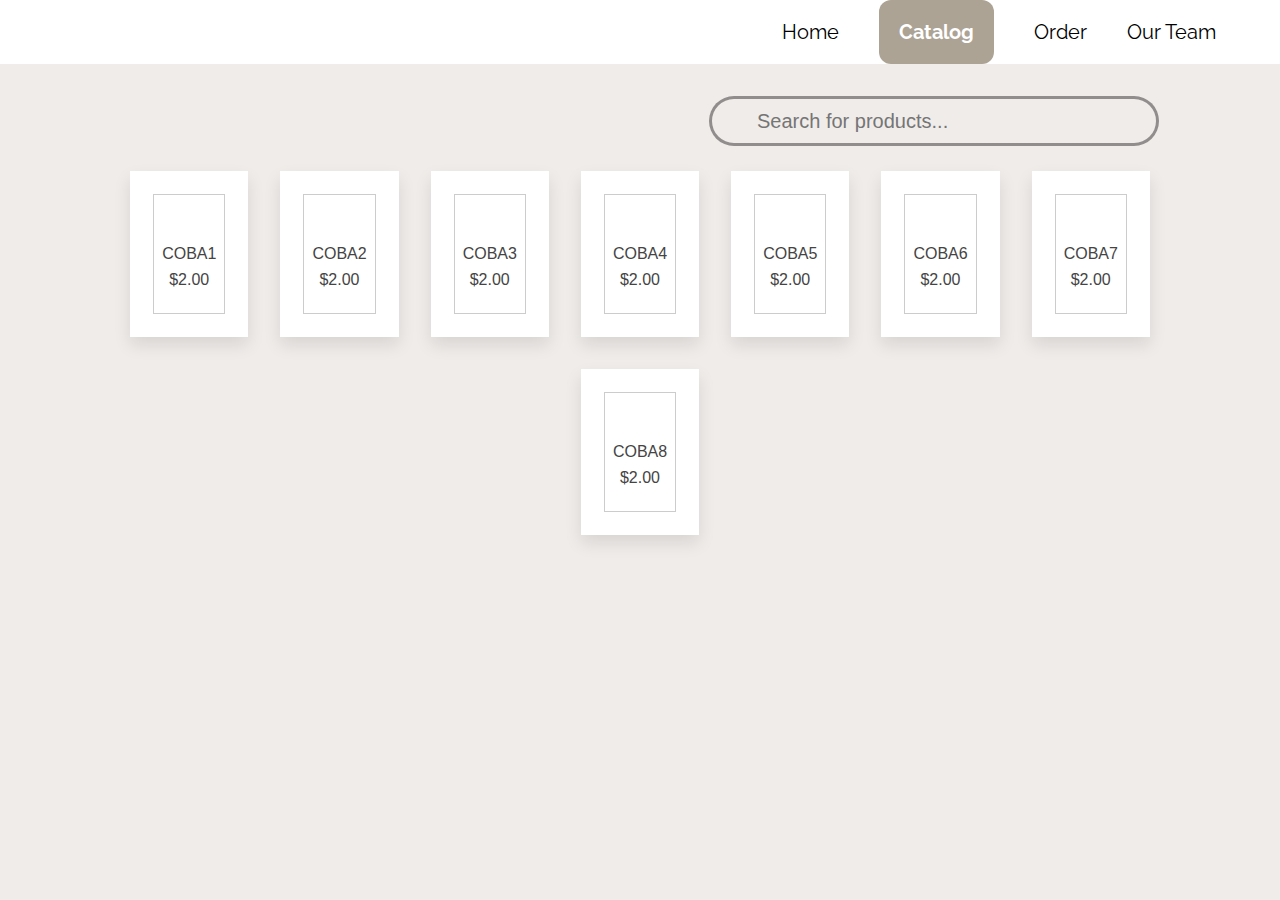
==== catalog.html @ 52112b1f "Merge pull request #14 from Kampus-Merdeka-Software-Engineering/rara" ====
<!DOCTYPE html>
<html lang="en">
<head>
    <meta charset="UTF-8">
    <meta name="viewport" content="width=device-width, initial-scale=1.0">
    <title>CATALOG</title>
    <link rel="stylesheet" href="catalog.css">
    <link rel="stylesheet" href="https://cdnjs.cloudflare.com/ajax/libs/font-awesome/6.4.2/css/all.min.css" integrity="sha512-z3gLpd7yknf1YoNbCzqRKc4qyor8gaKU1qmn+CShxbuBusANI9QpRohGBreCFkKxLhei6S9CQXFEbbKuqLg0DA==" crossorigin="anonymous" referrerpolicy="no-referrer"/>
    <link rel="stylesheet" href="https://fonts.googleapis.com/css2?family=Raleway:ital,wght@0,100;0,200;0,300;0,400;0,500;0,600;0,700;0,800;0,900;1,100;1,200;1,300;1,400;1,500;1,600;1,700;1,800;1,900&amp;display=swap" data-tag="font"/>
    <link rel="stylesheet" href="https://cdnjs.cloudflare.com/ajax/libs/font-awesome/5.15.4/css/all.min.css">
</head>
<body>
    <div class="home-container">
        <nav class="navbar-container">
            <div class="logo">
                <img src="img/logo-website-1.png" alt="">
            </div>
            <div class="menu">
                <a href="index.html">Home</a>
                <a href="catalog.html" class="active">Catalog</a>
                <a href="order.html">Order</a>
                <a href="ourteam.html">Our Team</a>
            </div>
        </nav>
        <section class="catalog-content">
            <div class="search-box">
                <form action="" class="search">
                    <span class="icon-search"><i class="fa-solid fa-magnifying-glass"></i></span>
                    <input type="search" id="search" placeholder="Search for products..." />
                </form>
            </div>
            <div class="product-catalog">
                <div class="product" data-name="p-1">
                    <img src="img/T-Shirt.png" alt="">
                    <p>COBA1</p>
                    <div class="price">$2.00</div>
                </div>
                <div class="product" data-name="p-2">
                    <img src="img/T-Shirt.png" alt="">
                    <p>COBA2</p>
                    <div class="price">$2.00</div>
                </div>
                <div class="product" data-name="p-3">
                    <img src="img/T-Shirt.png" alt="">
                    <p>COBA3</p>
                    <div class="price">$2.00</div>
                </div>
                <div class="product" data-name="p-4">
                    <img src="img/T-Shirt.png" alt="">
                    <p>COBA4</p>
                    <div class="price">$2.00</div>
                </div>
                <div class="product" data-name="p-5">
                    <img src="img/T-Shirt.png" alt="">
                    <p>COBA5</p>
                    <div class="price">$2.00</div>
                </div>
                <div class="product" data-name="p-6">
                    <img src="img/T-Shirt.png" alt="">
                    <p>COBA6</p>
                    <div class="price">$2.00</div>
                </div>
                <div class="product" data-name="p-7">
                    <img src="img/T-Shirt.png" alt="">
                    <p>COBA7</p>
                    <div class="price">$2.00</div>
                </div>
                <div class="product" data-name="p-8">
                    <img src="img/T-Shirt.png" alt="">
                    <p>COBA8</p>
                    <div class="price">$2.00</div>
                </div>
            </div>
        </section>
        <div class="product-preview">
            <div class="preview" data-target="p-1">
                <i class="fas fa-times"></i>
                <img src="img/T-Shirt.png" alt="">
                <h3>COBA1</h3>
                <div class="star">
                    <i class="fas fa-star"></i>
                    <i class="fas fa-star"></i>
                    <i class="fas fa-star"></i>
                    <i class="fas fa-star"></i>
                    <i class="fas fa-star-half-alt"></i>
                    <span>( 250 )</span>
                </div>
                <p>Lorem ipsum, dolor sit amet consectetur adipisicing elit. Necessitatibus, debitis.</p>
                <div class="price">$2.00</div>
                <div class="buttons">
                    <a href="#" class="buy">buy now</a>
                    <a href="#" class="cart">add to cart</a>
                </div>
            </div>
            <div class="preview" data-target="p-2">
                <i class="fas fa-times"></i>
                <img src="img/T-Shirt.png" alt="">
                <h3>COBA2</h3>
                <div class="star">
                    <i class="fas fa-star"></i>
                    <i class="fas fa-star"></i>
                    <i class="fas fa-star"></i>
                    <i class="fas fa-star"></i>
                    <i class="fas fa-star-half-alt"></i>
                    <span>( 250 )</span>
                </div>
                <p>Lorem ipsum, dolor sit amet consectetur adipisicing elit. Necessitatibus, debitis.</p>
                <div class="price">$2.00</div>
                <div class="buttons">
                    <a href="#" class="buy">buy now</a>
                    <a href="#" class="cart">add to cart</a>
                </div>
            </div>
            <div class="preview" data-target="p-3">
                <i class="fas fa-times"></i>
                <img src="img/T-Shirt.png" alt="">
                <h3>COBA3</h3>
                <div class="star">
                    <i class="fas fa-star"></i>
                    <i class="fas fa-star"></i>
                    <i class="fas fa-star"></i>
                    <i class="fas fa-star"></i>
                    <i class="fas fa-star-half-alt"></i>
                    <span>( 250 )</span>
                </div>
                <p>Lorem ipsum, dolor sit amet consectetur adipisicing elit. Necessitatibus, debitis.</p>
                <div class="price">$2.00</div>
                <div class="buttons">
                    <a href="#" class="buy">buy now</a>
                    <a href="#" class="cart">add to cart</a>
                </div>
            </div>
            <div class="preview" data-target="p-4">
                <i class="fas fa-times"></i>
                <img src="img/T-Shirt.png" alt="">
                <h3>COBA4</h3>
                <div class="star">
                    <i class="fas fa-star"></i>
                    <i class="fas fa-star"></i>
                    <i class="fas fa-star"></i>
                    <i class="fas fa-star"></i>
                    <i class="fas fa-star-half-alt"></i>
                    <span>( 250 )</span>
                </div>
                <p>Lorem ipsum, dolor sit amet consectetur adipisicing elit. Necessitatibus, debitis.</p>
                <div class="price">$2.00</div>
                <div class="buttons">
                    <a href="#" class="buy">buy now</a>
                    <a href="#" class="cart">add to cart</a>
                </div>
            </div>
            <div class="preview" data-target="p-5">
                <i class="fas fa-times"></i>
                <img src="img/T-Shirt.png" alt="">
                <h3>COBA5</h3>
                <div class="star">
                    <i class="fas fa-star"></i>
                    <i class="fas fa-star"></i>
                    <i class="fas fa-star"></i>
                    <i class="fas fa-star"></i>
                    <i class="fas fa-star-half-alt"></i>
                    <span>( 250 )</span>
                </div>
                <p>Lorem ipsum, dolor sit amet consectetur adipisicing elit. Necessitatibus, debitis.</p>
                <div class="price">$2.00</div>
                <div class="buttons">
                    <a href="#" class="buy">buy now</a>
                    <a href="#" class="cart">add to cart</a>
                </div>
            </div>
            <div class="preview" data-target="p-6">
                <i class="fas fa-times"></i>
                <img src="img/T-Shirt.png" alt="">
                <h3>COBA6</h3>
                <div class="star">
                    <i class="fas fa-star"></i>
                    <i class="fas fa-star"></i>
                    <i class="fas fa-star"></i>
                    <i class="fas fa-star"></i>
                    <i class="fas fa-star-half-alt"></i>
                    <span>( 250 )</span>
                </div>
                <p>Lorem ipsum, dolor sit amet consectetur adipisicing elit. Necessitatibus, debitis.</p>
                <div class="price">$2.00</div>
                <div class="buttons">
                    <a href="#" class="buy">buy now</a>
                    <a href="#" class="cart">add to cart</a>
                </div>
            </div>
            <div class="preview" data-target="p-7">
                <i class="fas fa-times"></i>
                <img src="img/T-Shirt.png" alt="">
                <h3>COBA7</h3>
                <div class="star">
                    <i class="fas fa-star"></i>
                    <i class="fas fa-star"></i>
                    <i class="fas fa-star"></i>
                    <i class="fas fa-star"></i>
                    <i class="fas fa-star-half-alt"></i>
                    <span>( 250 )</span>
                </div>
                <p>Lorem ipsum, dolor sit amet consectetur adipisicing elit. Necessitatibus, debitis.</p>
                <div class="price">$2.00</div>
                <div class="buttons">
                    <a href="#" class="buy">buy now</a>
                    <a href="#" class="cart">add to cart</a>
                </div>
            </div>
            <div class="preview" data-target="p-8">
                <i class="fas fa-times"></i>
                <img src="img/T-Shirt.png" alt="">
                <h3>COBA8</h3>
                <div class="star">
                    <i class="fas fa-star"></i>
                    <i class="fas fa-star"></i>
                    <i class="fas fa-star"></i>
                    <i class="fas fa-star"></i>
                    <i class="fas fa-star-half-alt"></i>
                    <span>( 250 )</span>
                </div>
                <p>Lorem ipsum, dolor sit amet consectetur adipisicing elit. Necessitatibus, debitis.</p>
                <div class="price">$2.00</div>
                <div class="buttons">
                    <a href="#" class="buy">buy now</a>
                    <a href="#" class="cart">add to cart</a>
                </div>
            </div>
        </div>
    </div>

    <script src="catalog.js"></script>
</body>
</html>
---- catalog.css ----
*{
  margin: 0;
  padding: 0;
}

.home-container{
  background-color: #f0ecea;
  min-height: 100vh;
  top: 0;
  left: 0;
  width: 100%;
  height: 100%;
  z-index: -1;
}

.navbar-container {
  display: flex;
  flex-wrap: wrap;
  background-color: #ffffff;
  margin: auto;
  width: 100%;
}

.logo img {
  margin-top: 20px;
  padding-left: 50px;
  top: 20px;
  left: 82px;
}

.navbar-container>.menu {
  margin-left: auto;
  padding-left: 65px;
  padding-right: 5%;
  float: right;
  width: 38%;
  display: flex;
  gap: 40px;
  font-size: 20px;
  font-style: Regular;
  text-align: left;
  font-family: Raleway;
  font-weight: 400;
  justify-content: flex-end;
  align-items: center;
}

.navbar-container>.menu>a {
  text-decoration: none;
  color: rgba(0, 0, 0, 1);
  text-shadow: #555;
}

.menu a.active {
  background-color: rgba(172, 163, 148, 1);
  color: white;
  font-weight: bold;
  padding: 20px;
  border-radius: 12px;
}

.catalog-content {
  padding: 2rem 6rem;    
}

.search-box{
  position: relative;
  display: flex;
  justify-content: flex-end;
  padding-bottom: 25px;
  padding-right: 25px;
}

.search {
  width: min-content;
  vertical-align: middle;
  white-space: nowrap;
  position: relative;
}

.search input {
  width: 450px;
  height: 50px;
  background-color: #f0ecea;
  color: #00000066;
  border: solid;
  padding-left: 45px;
  border-radius: 62px;
  font-family: "Raleway-Regular", Helvetica;
  font-weight: 400;
  font-size: 20px;
}

.search .icon-search {
  position: absolute;
  margin-left: 17px;
  margin-top: 17px;
  color: #4f5b66;
}

.product-catalog {
  display: flex;
  justify-content: center;
  flex-wrap: wrap;
  gap: 2rem;
}

.product-catalog .product {
  text-align: center;
  padding:3rem 2rem;
  background: #fff;
  box-shadow: 0 .5rem 1rem rgba(0,0,0,.1);
  outline: .1rem solid #ccc;
  outline-offset: -1.5rem;
  cursor: pointer;
}

.product-catalog .product:hover {
  outline: .2rem solid #222;
  outline-offset: 0;
}

.product-catalog .product:hover img {
  transform: scale(.9);
}

.product-catalog .product p {
  padding:.5rem 0;
  font-weight: 400;
  color:#444;
  font-family: "Inter-Regular", Helvetica;
}

.product-catalog .product:hover p {
  color:red;
}

.product-catalog .product .price{
  font-weight: 400;
  color:#444;
  font-family: "Inter-Regular", Helvetica;
}

.products-preview{
  position: fixed;
  top:0; left:0;
  min-height: 100vh;
  width: 100%;
  background: rgba(0,0,0,.8);
  display: none;
  align-items: center;
  justify-content: center;
}

.product-preview .preview{
  display: none;
  padding:2rem;
  text-align: center;
  background: #fff;
  position: relative;
  margin:2rem;
  width: 40rem;
}

.product-preview .preview.active{
  display: inline-block;
}

.product-preview .preview img{
  height: 30rem;
}

.product-preview .preview .fa-times{
  position: absolute;
  top:1rem; right:1.5rem;
  cursor: pointer;
  color:#444;
  font-size: 4rem;
}

.product-preview .preview .fa-times:hover{
  transform: rotate(90deg);
}

.product-preview .preview h3{
  color:#444;
  padding:.5rem 0;
  font-size: 2.5rem;
}

.product-preview .preview .star{
  padding:1rem 0;
  font-size: 1.7rem;
}

.product-preview .preview .star i{
  color:#27ae60;
}

.product-preview .preview .star span{
  color:#999;
}

.product-preview .preview p{
  line-height: 1.5;
  padding:1rem 0;
  font-size: 1.6rem;
  color:#777;
}

.product-preview .preview .price{
  padding:1rem 0;
  font-size: 2.5rem;
  color:#27ae60;
}

.product-preview .preview .buttons{
  display: flex;
  gap:1.5rem;
  flex-wrap: wrap;
  margin-top: 1rem;
}

.product-preview .preview .buttons a{
  flex:1 1 16rem;
  padding:1rem;
  font-size: 1.8rem;
  color:#444;
  border:.1rem solid #444;
}

.product-preview .preview .buttons a.cart{
  background: #444;
  color:#fff;
}

.product-preview .preview .buttons a.cart:hover{
  background: #111;
}

.product-preview .preview .buttons a.buy:hover{
  background: #444;
  color:#fff;
}

/* For smartphone*/
@media screen and (max-width: 770px) {
  .navbar-container {
    flex-direction: column;
    justify-content: center;
    align-items: center;
    height: 244px;
    z-index: 2;
  }
  

  .logo img {
    margin-top: 20px;
    justify-content: center;
    align-items: center;

  }
  .navbar-container> .menu{
    display: flex;
    gap: 40px;
    font-size: 20px;
    font-style: Regular;
    text-align: left;
    font-family: Raleway;
    font-weight: 400;
    justify-content: flex-end;
    align-items: center;
    margin: auto;
    padding-right: auto;
    width: auto;
  }

  .menu a.active {
    padding: 10px;
  }
}
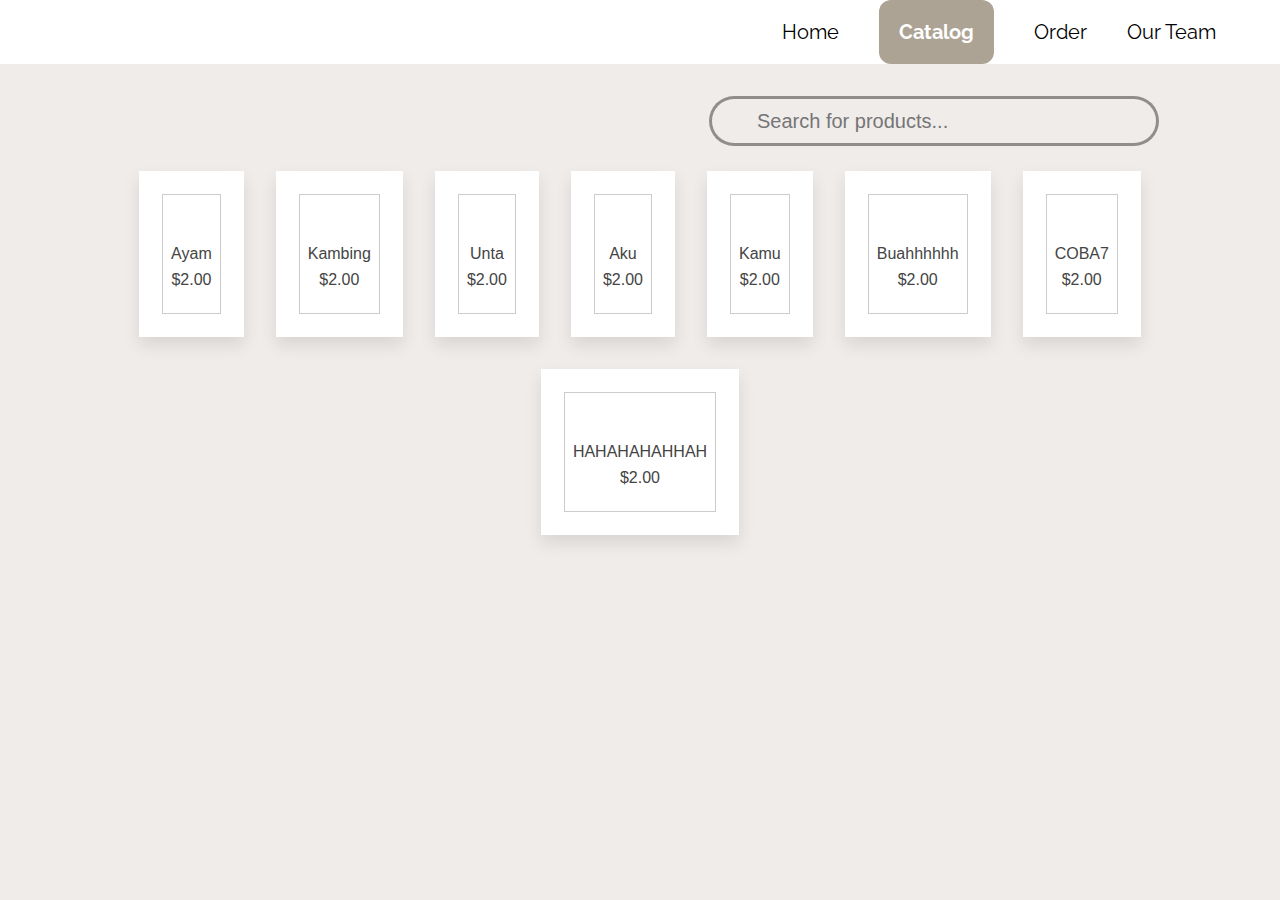
==== commit ec7cc0df: "search bar catalog js" ====
--- a/catalog.html
+++ b/catalog.html
@@ -26,38 +26,38 @@
             <div class="search-box">
                 <form action="" class="search">
                     <span class="icon-search"><i class="fa-solid fa-magnifying-glass"></i></span>
-                    <input type="search" id="search" placeholder="Search for products..." />
+                    <input type="search" name="" id="find" placeholder="Search for products..." onkeyup="search()"/>
                 </form>
             </div>
             <div class="product-catalog">
                 <div class="product" data-name="p-1">
                     <img src="img/T-Shirt.png" alt="">
-                    <p>COBA1</p>
+                    <p>Ayam</p>
                     <div class="price">$2.00</div>
                 </div>
                 <div class="product" data-name="p-2">
                     <img src="img/T-Shirt.png" alt="">
-                    <p>COBA2</p>
+                    <p>Kambing</p>
                     <div class="price">$2.00</div>
                 </div>
                 <div class="product" data-name="p-3">
                     <img src="img/T-Shirt.png" alt="">
-                    <p>COBA3</p>
+                    <p>Unta</p>
                     <div class="price">$2.00</div>
                 </div>
                 <div class="product" data-name="p-4">
                     <img src="img/T-Shirt.png" alt="">
-                    <p>COBA4</p>
+                    <p>Aku</p>
                     <div class="price">$2.00</div>
                 </div>
                 <div class="product" data-name="p-5">
                     <img src="img/T-Shirt.png" alt="">
-                    <p>COBA5</p>
+                    <p>Kamu</p>
                     <div class="price">$2.00</div>
                 </div>
                 <div class="product" data-name="p-6">
                     <img src="img/T-Shirt.png" alt="">
-                    <p>COBA6</p>
+                    <p>Buahhhhhh</p>
                     <div class="price">$2.00</div>
                 </div>
                 <div class="product" data-name="p-7">
@@ -67,12 +67,12 @@
                 </div>
                 <div class="product" data-name="p-8">
                     <img src="img/T-Shirt.png" alt="">
-                    <p>COBA8</p>
+                    <p>HAHAHAHAHHAH</p>
                     <div class="price">$2.00</div>
                 </div>
             </div>
         </section>
-        <div class="product-preview">
+        <!-- <div class="product-preview">
             <div class="preview" data-target="p-1">
                 <i class="fas fa-times"></i>
                 <img src="img/T-Shirt.png" alt="">
@@ -225,7 +225,7 @@
                     <a href="#" class="cart">add to cart</a>
                 </div>
             </div>
-        </div>
+        </div> -->
     </div>
 
     <script src="catalog.js"></script>
--- a/catalog.css
+++ b/catalog.css
@@ -141,7 +141,7 @@
   font-family: "Inter-Regular", Helvetica;
 }
 
-.products-preview{
+/* .products-preview{
   position: fixed;
   top:0; left:0;
   min-height: 100vh;
@@ -241,7 +241,7 @@
 .product-preview .preview .buttons a.buy:hover{
   background: #444;
   color:#fff;
-}
+} */
 
 /* For smartphone*/
 @media screen and (max-width: 770px) {
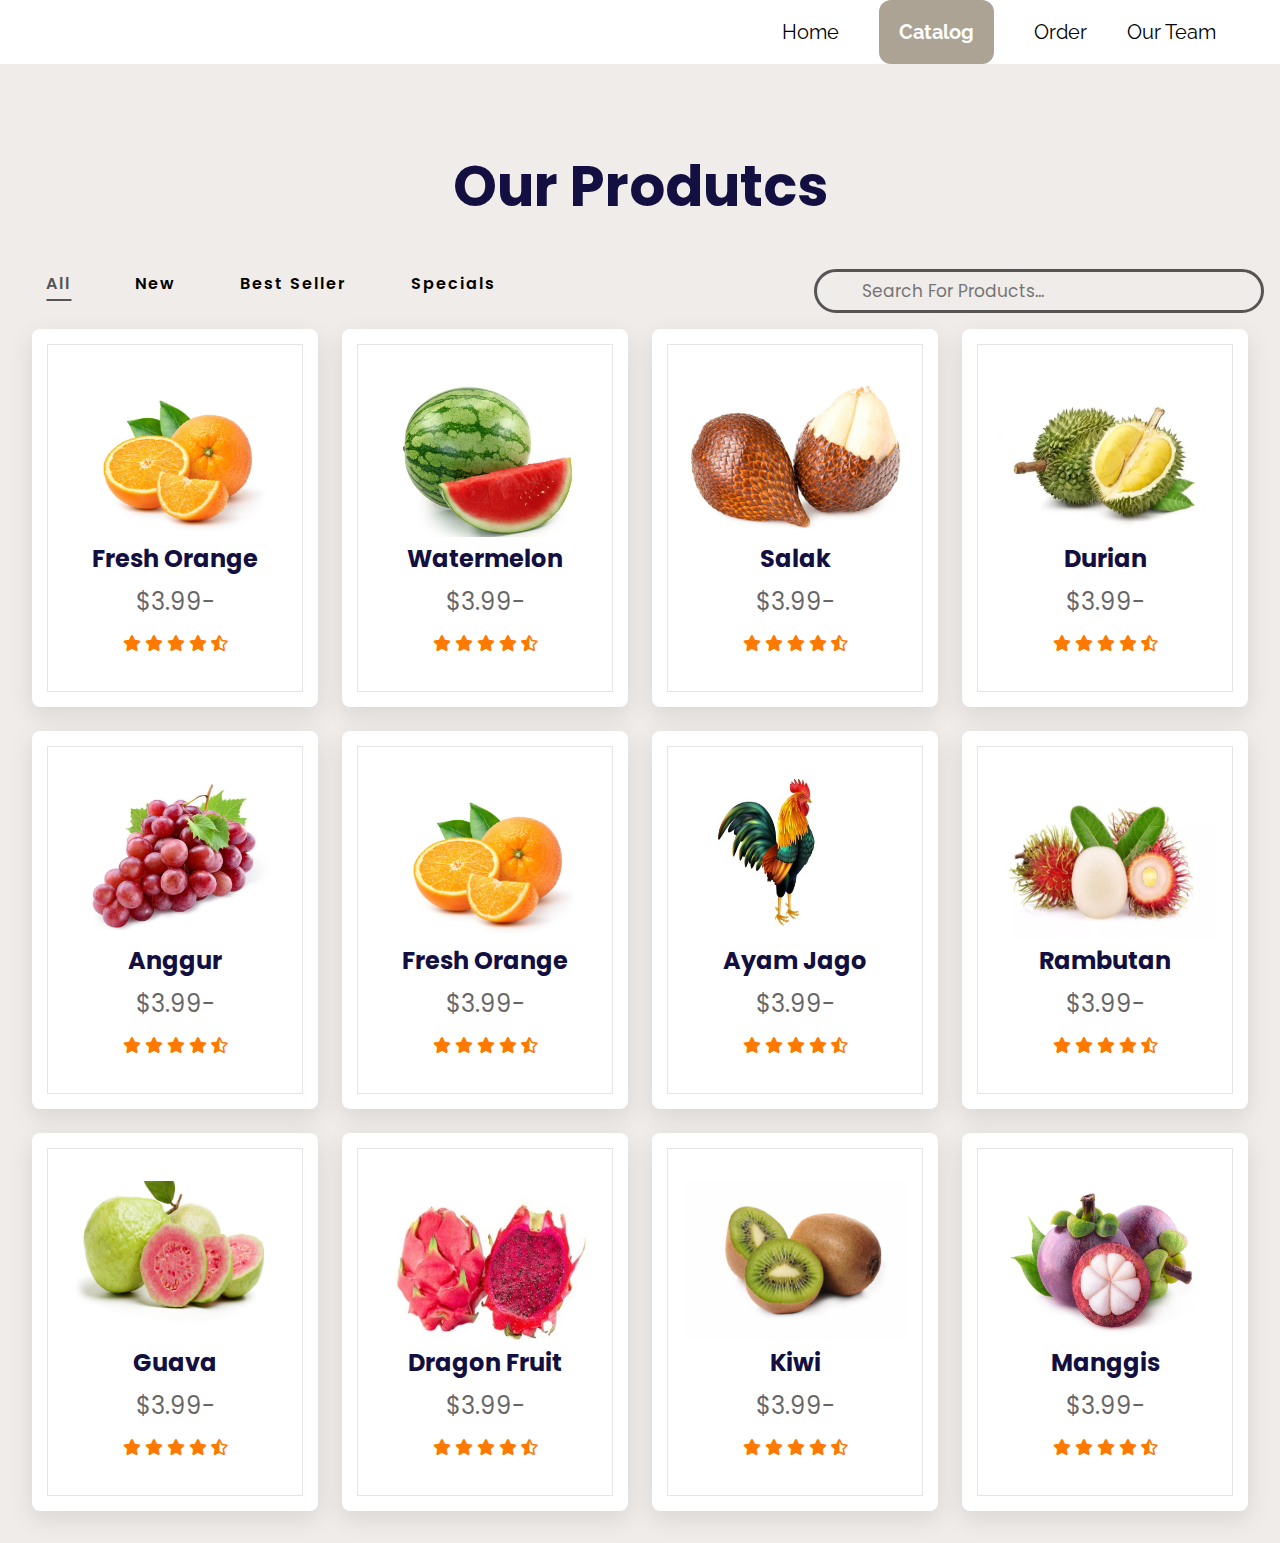
==== commit 9d8c4342: "update catalog html, css, and js" ====
--- a/catalog.html
+++ b/catalog.html
@@ -3,14 +3,18 @@
 <head>
     <meta charset="UTF-8">
     <meta name="viewport" content="width=device-width, initial-scale=1.0">
-    <title>CATALOG</title>
+    <title>Catalog</title>
     <link rel="stylesheet" href="catalog.css">
     <link rel="stylesheet" href="https://cdnjs.cloudflare.com/ajax/libs/font-awesome/6.4.2/css/all.min.css" integrity="sha512-z3gLpd7yknf1YoNbCzqRKc4qyor8gaKU1qmn+CShxbuBusANI9QpRohGBreCFkKxLhei6S9CQXFEbbKuqLg0DA==" crossorigin="anonymous" referrerpolicy="no-referrer"/>
     <link rel="stylesheet" href="https://fonts.googleapis.com/css2?family=Raleway:ital,wght@0,100;0,200;0,300;0,400;0,500;0,600;0,700;0,800;0,900;1,100;1,200;1,300;1,400;1,500;1,600;1,700;1,800;1,900&amp;display=swap" data-tag="font"/>
+    <link rel="stylesheet" href="https://fonts.googleapis.com/css2?family=Poppins:wght@100;300;400;500;600&display=swap">
     <link rel="stylesheet" href="https://cdnjs.cloudflare.com/ajax/libs/font-awesome/5.15.4/css/all.min.css">
 </head>
 <body>
-    <div class="home-container">
+
+    <!-- header section starts -->
+
+    <header class="header">
         <nav class="navbar-container">
             <div class="logo">
                 <img src="img/logo-website-1.png" alt="">
@@ -22,212 +26,195 @@
                 <a href="ourteam.html">Our Team</a>
             </div>
         </nav>
-        <section class="catalog-content">
-            <div class="search-box">
-                <form action="" class="search">
-                    <span class="icon-search"><i class="fa-solid fa-magnifying-glass"></i></span>
-                    <input type="search" name="" id="find" placeholder="Search for products..." onkeyup="search()"/>
-                </form>
-            </div>
-            <div class="product-catalog">
-                <div class="product" data-name="p-1">
-                    <img src="img/T-Shirt.png" alt="">
-                    <p>Ayam</p>
-                    <div class="price">$2.00</div>
-                </div>
-                <div class="product" data-name="p-2">
-                    <img src="img/T-Shirt.png" alt="">
-                    <p>Kambing</p>
-                    <div class="price">$2.00</div>
-                </div>
-                <div class="product" data-name="p-3">
-                    <img src="img/T-Shirt.png" alt="">
-                    <p>Unta</p>
-                    <div class="price">$2.00</div>
-                </div>
-                <div class="product" data-name="p-4">
-                    <img src="img/T-Shirt.png" alt="">
-                    <p>Aku</p>
-                    <div class="price">$2.00</div>
-                </div>
-                <div class="product" data-name="p-5">
-                    <img src="img/T-Shirt.png" alt="">
-                    <p>Kamu</p>
-                    <div class="price">$2.00</div>
-                </div>
-                <div class="product" data-name="p-6">
-                    <img src="img/T-Shirt.png" alt="">
-                    <p>Buahhhhhh</p>
-                    <div class="price">$2.00</div>
-                </div>
-                <div class="product" data-name="p-7">
-                    <img src="img/T-Shirt.png" alt="">
-                    <p>COBA7</p>
-                    <div class="price">$2.00</div>
-                </div>
-                <div class="product" data-name="p-8">
-                    <img src="img/T-Shirt.png" alt="">
-                    <p>HAHAHAHAHHAH</p>
-                    <div class="price">$2.00</div>
-                </div>
-            </div>
-        </section>
-        <!-- <div class="product-preview">
-            <div class="preview" data-target="p-1">
-                <i class="fas fa-times"></i>
-                <img src="img/T-Shirt.png" alt="">
-                <h3>COBA1</h3>
-                <div class="star">
-                    <i class="fas fa-star"></i>
-                    <i class="fas fa-star"></i>
-                    <i class="fas fa-star"></i>
-                    <i class="fas fa-star"></i>
-                    <i class="fas fa-star-half-alt"></i>
-                    <span>( 250 )</span>
-                </div>
-                <p>Lorem ipsum, dolor sit amet consectetur adipisicing elit. Necessitatibus, debitis.</p>
-                <div class="price">$2.00</div>
-                <div class="buttons">
-                    <a href="#" class="buy">buy now</a>
-                    <a href="#" class="cart">add to cart</a>
-                </div>
-            </div>
-            <div class="preview" data-target="p-2">
-                <i class="fas fa-times"></i>
-                <img src="img/T-Shirt.png" alt="">
-                <h3>COBA2</h3>
-                <div class="star">
-                    <i class="fas fa-star"></i>
-                    <i class="fas fa-star"></i>
-                    <i class="fas fa-star"></i>
-                    <i class="fas fa-star"></i>
-                    <i class="fas fa-star-half-alt"></i>
-                    <span>( 250 )</span>
-                </div>
-                <p>Lorem ipsum, dolor sit amet consectetur adipisicing elit. Necessitatibus, debitis.</p>
-                <div class="price">$2.00</div>
-                <div class="buttons">
-                    <a href="#" class="buy">buy now</a>
-                    <a href="#" class="cart">add to cart</a>
-                </div>
-            </div>
-            <div class="preview" data-target="p-3">
-                <i class="fas fa-times"></i>
-                <img src="img/T-Shirt.png" alt="">
-                <h3>COBA3</h3>
-                <div class="star">
-                    <i class="fas fa-star"></i>
-                    <i class="fas fa-star"></i>
-                    <i class="fas fa-star"></i>
-                    <i class="fas fa-star"></i>
-                    <i class="fas fa-star-half-alt"></i>
-                    <span>( 250 )</span>
-                </div>
-                <p>Lorem ipsum, dolor sit amet consectetur adipisicing elit. Necessitatibus, debitis.</p>
-                <div class="price">$2.00</div>
-                <div class="buttons">
-                    <a href="#" class="buy">buy now</a>
-                    <a href="#" class="cart">add to cart</a>
-                </div>
-            </div>
-            <div class="preview" data-target="p-4">
-                <i class="fas fa-times"></i>
-                <img src="img/T-Shirt.png" alt="">
-                <h3>COBA4</h3>
-                <div class="star">
-                    <i class="fas fa-star"></i>
-                    <i class="fas fa-star"></i>
-                    <i class="fas fa-star"></i>
-                    <i class="fas fa-star"></i>
-                    <i class="fas fa-star-half-alt"></i>
-                    <span>( 250 )</span>
-                </div>
-                <p>Lorem ipsum, dolor sit amet consectetur adipisicing elit. Necessitatibus, debitis.</p>
-                <div class="price">$2.00</div>
-                <div class="buttons">
-                    <a href="#" class="buy">buy now</a>
-                    <a href="#" class="cart">add to cart</a>
-                </div>
-            </div>
-            <div class="preview" data-target="p-5">
-                <i class="fas fa-times"></i>
-                <img src="img/T-Shirt.png" alt="">
-                <h3>COBA5</h3>
-                <div class="star">
-                    <i class="fas fa-star"></i>
-                    <i class="fas fa-star"></i>
-                    <i class="fas fa-star"></i>
-                    <i class="fas fa-star"></i>
-                    <i class="fas fa-star-half-alt"></i>
-                    <span>( 250 )</span>
-                </div>
-                <p>Lorem ipsum, dolor sit amet consectetur adipisicing elit. Necessitatibus, debitis.</p>
-                <div class="price">$2.00</div>
-                <div class="buttons">
-                    <a href="#" class="buy">buy now</a>
-                    <a href="#" class="cart">add to cart</a>
-                </div>
-            </div>
-            <div class="preview" data-target="p-6">
-                <i class="fas fa-times"></i>
-                <img src="img/T-Shirt.png" alt="">
-                <h3>COBA6</h3>
-                <div class="star">
-                    <i class="fas fa-star"></i>
-                    <i class="fas fa-star"></i>
-                    <i class="fas fa-star"></i>
-                    <i class="fas fa-star"></i>
-                    <i class="fas fa-star-half-alt"></i>
-                    <span>( 250 )</span>
-                </div>
-                <p>Lorem ipsum, dolor sit amet consectetur adipisicing elit. Necessitatibus, debitis.</p>
-                <div class="price">$2.00</div>
-                <div class="buttons">
-                    <a href="#" class="buy">buy now</a>
-                    <a href="#" class="cart">add to cart</a>
-                </div>
-            </div>
-            <div class="preview" data-target="p-7">
-                <i class="fas fa-times"></i>
-                <img src="img/T-Shirt.png" alt="">
-                <h3>COBA7</h3>
-                <div class="star">
-                    <i class="fas fa-star"></i>
-                    <i class="fas fa-star"></i>
-                    <i class="fas fa-star"></i>
-                    <i class="fas fa-star"></i>
-                    <i class="fas fa-star-half-alt"></i>
-                    <span>( 250 )</span>
-                </div>
-                <p>Lorem ipsum, dolor sit amet consectetur adipisicing elit. Necessitatibus, debitis.</p>
-                <div class="price">$2.00</div>
-                <div class="buttons">
-                    <a href="#" class="buy">buy now</a>
-                    <a href="#" class="cart">add to cart</a>
-                </div>
-            </div>
-            <div class="preview" data-target="p-8">
-                <i class="fas fa-times"></i>
-                <img src="img/T-Shirt.png" alt="">
-                <h3>COBA8</h3>
-                <div class="star">
-                    <i class="fas fa-star"></i>
-                    <i class="fas fa-star"></i>
-                    <i class="fas fa-star"></i>
-                    <i class="fas fa-star"></i>
-                    <i class="fas fa-star-half-alt"></i>
-                    <span>( 250 )</span>
-                </div>
-                <p>Lorem ipsum, dolor sit amet consectetur adipisicing elit. Necessitatibus, debitis.</p>
-                <div class="price">$2.00</div>
-                <div class="buttons">
-                    <a href="#" class="buy">buy now</a>
-                    <a href="#" class="cart">add to cart</a>
-                </div>
-            </div>
-        </div> -->
-    </div>
-
-    <script src="catalog.js"></script>
+    </header>
+
+    <!-- header section ends -->
+
+    <!-- products section starts -->
+
+    <section class="products" id="products">
+
+        <div class="heading">
+            <h1>our produtcs</h1>
+        </div>
+
+        <div class="filter-search">
+            <div class = "filter-btns">
+                <button type = "button" class = "filter-btn" id = "all">all</button>
+                <button type = "button" class = "filter-btn" id = "new">new</button>
+                <button type = "button" class = "filter-btn" id = "best-sellers">best seller</button>
+                <button type = "button" class = "filter-btn" id = "specials">specials</button>
+            </div>
+            <form action="" class="search-form">
+                <span class="icon-search"><i class="fa-solid fa-magnifying-glass"></i></span>
+                <input type="search" name="" id="find" placeholder="Search for products..."/>
+            </form>
+        </div>
+
+        <div class="filter-products">
+            <div class="filter-product all new">
+                <img src="img/jeruk.png" alt="">
+                <h3>fresh orange</h3>
+                <div class="price"> $3.99- </div>
+                <div class="stars">
+                    <i class="fas fa-star"></i>
+                    <i class="fas fa-star"></i>
+                    <i class="fas fa-star"></i>
+                    <i class="fas fa-star"></i>
+                    <i class="fas fa-star-half-alt"></i>
+                </div>
+            </div>
+
+            <div class="filter-product all new best-sellers">
+                <img src="img/semangka.png" alt="">
+                <h3>watermelon</h3>
+                <div class="price"> $3.99- </div>
+                <div class="stars">
+                    <i class="fas fa-star"></i>
+                    <i class="fas fa-star"></i>
+                    <i class="fas fa-star"></i>
+                    <i class="fas fa-star"></i>
+                    <i class="fas fa-star-half-alt"></i>
+                </div>
+            </div>
+
+            <div class="filter-product all new best-sellers specials">
+                <img src="img/salak.png" alt="">
+                <h3>salak</h3>
+                <div class="price"> $3.99- </div>
+                <div class="stars">
+                    <i class="fas fa-star"></i>
+                    <i class="fas fa-star"></i>
+                    <i class="fas fa-star"></i>
+                    <i class="fas fa-star"></i>
+                    <i class="fas fa-star-half-alt"></i>
+                </div>
+            </div>
+
+            <div class="filter-product all new best sellers">
+                <img src="img/durian.png" alt="">
+                <h3>durian</h3>
+                <div class="price"> $3.99- </div>
+                <div class="stars">
+                    <i class="fas fa-star"></i>
+                    <i class="fas fa-star"></i>
+                    <i class="fas fa-star"></i>
+                    <i class="fas fa-star"></i>
+                    <i class="fas fa-star-half-alt"></i>
+                </div>
+            </div>
+
+            <div class="filter-product all new specials">
+                <img src="img/anggur.png" alt="">
+                <h3>anggur</h3>
+                <div class="price"> $3.99- </div>
+                <div class="stars">
+                    <i class="fas fa-star"></i>
+                    <i class="fas fa-star"></i>
+                    <i class="fas fa-star"></i>
+                    <i class="fas fa-star"></i>
+                    <i class="fas fa-star-half-alt"></i>
+                </div>
+            </div>
+
+            <div class="filter-product all new best-sellers">
+                <img src="img/jeruk.png" alt="">
+                <h3>Fresh Orange</h3>
+                <div class="price"> $3.99- </div>
+                <div class="stars">
+                    <i class="fas fa-star"></i>
+                    <i class="fas fa-star"></i>
+                    <i class="fas fa-star"></i>
+                    <i class="fas fa-star"></i>
+                    <i class="fas fa-star-half-alt"></i>
+                </div>
+            </div>
+
+            <div class="filter-product all best-sellers specials">
+                <img src="img/Ayamjago.png" alt="">
+                <h3>ayam jago</h3>
+                <div class="price"> $3.99- </div>
+                <div class="stars">
+                    <i class="fas fa-star"></i>
+                    <i class="fas fa-star"></i>
+                    <i class="fas fa-star"></i>
+                    <i class="fas fa-star"></i>
+                    <i class="fas fa-star-half-alt"></i>
+                </div>
+            </div>
+
+            <div class="filter-product all new specials">
+                <img src="img/ramabutan.png" alt="">
+                <h3>rambutan</h3>
+                <div class="price"> $3.99- </div>
+                <div class="stars">
+                    <i class="fas fa-star"></i>
+                    <i class="fas fa-star"></i>
+                    <i class="fas fa-star"></i>
+                    <i class="fas fa-star"></i>
+                    <i class="fas fa-star-half-alt"></i>
+                </div>
+            </div>
+
+            <div class="filter-product all best-sellers specials">
+                <img src="img/jambu.png" alt="">
+                <h3>guava</h3>
+                <div class="price"> $3.99- </div>
+                <div class="stars">
+                    <i class="fas fa-star"></i>
+                    <i class="fas fa-star"></i>
+                    <i class="fas fa-star"></i>
+                    <i class="fas fa-star"></i>
+                    <i class="fas fa-star-half-alt"></i>
+                </div>
+            </div>
+
+            <div class="filter-product all new best-sellers specials">
+                <img src="img/naga.png" alt="">
+                <h3>dragon fruit</h3>
+                <div class="price"> $3.99- </div>
+                <div class="stars">
+                    <i class="fas fa-star"></i>
+                    <i class="fas fa-star"></i>
+                    <i class="fas fa-star"></i>
+                    <i class="fas fa-star"></i>
+                    <i class="fas fa-star-half-alt"></i>
+                </div>
+            </div>
+
+            <div class="filter-product all best-sellers">
+                <img src="img/kiwi.png" alt="">
+                <h3>kiwi</h3>
+                <div class="price"> $3.99- </div>
+                <div class="stars">
+                    <i class="fas fa-star"></i>
+                    <i class="fas fa-star"></i>
+                    <i class="fas fa-star"></i>
+                    <i class="fas fa-star"></i>
+                    <i class="fas fa-star-half-alt"></i>
+                </div>
+            </div>
+
+            <div class="filter-product all specials">
+                <img src="img/manggis.png" alt="">
+                <h3>manggis</h3>
+                <div class="price"> $3.99- </div>
+                <div class="stars">
+                    <i class="fas fa-star"></i>
+                    <i class="fas fa-star"></i>
+                    <i class="fas fa-star"></i>
+                    <i class="fas fa-star"></i>
+                    <i class="fas fa-star-half-alt"></i>
+                </div>
+            </div>
+
+        </div>
+
+    </section>
+
+    <!-- products section ends -->
+
+<script src="catalog.js"></script>
+
 </body>
 </html>--- a/catalog.css
+++ b/catalog.css
@@ -1,266 +1,57 @@
+:root{
+    --orange:#ff7800;
+    --black:#130f40;
+    --light-color:#666;
+    --box-shadow:0 .5rem 1.5rem rgb(0,0,0,.1);
+    --border:.2rem solid rgb(0,0,0,.1);
+    --outline:.1rem solid rgb(0,0,0,.1);
+    --outline-hover: .2rem solid var(--black);
+}
+
 *{
-  margin: 0;
-  padding: 0;
-}
-
-.home-container{
-  background-color: #f0ecea;
-  min-height: 100vh;
-  top: 0;
-  left: 0;
-  width: 100%;
-  height: 100%;
-  z-index: -1;
-}
-
-.navbar-container {
-  display: flex;
-  flex-wrap: wrap;
-  background-color: #ffffff;
-  margin: auto;
-  width: 100%;
-}
-
-.logo img {
-  margin-top: 20px;
-  padding-left: 50px;
-  top: 20px;
-  left: 82px;
-}
-
-.navbar-container>.menu {
-  margin-left: auto;
-  padding-left: 65px;
-  padding-right: 5%;
-  float: right;
-  width: 38%;
-  display: flex;
-  gap: 40px;
-  font-size: 20px;
-  font-style: Regular;
-  text-align: left;
-  font-family: Raleway;
-  font-weight: 400;
-  justify-content: flex-end;
-  align-items: center;
-}
-
-.navbar-container>.menu>a {
-  text-decoration: none;
-  color: rgba(0, 0, 0, 1);
-  text-shadow: #555;
-}
-
-.menu a.active {
-  background-color: rgba(172, 163, 148, 1);
-  color: white;
-  font-weight: bold;
-  padding: 20px;
-  border-radius: 12px;
-}
-
-.catalog-content {
-  padding: 2rem 6rem;    
-}
-
-.search-box{
-  position: relative;
-  display: flex;
-  justify-content: flex-end;
-  padding-bottom: 25px;
-  padding-right: 25px;
-}
-
-.search {
-  width: min-content;
-  vertical-align: middle;
-  white-space: nowrap;
-  position: relative;
-}
-
-.search input {
-  width: 450px;
-  height: 50px;
-  background-color: #f0ecea;
-  color: #00000066;
-  border: solid;
-  padding-left: 45px;
-  border-radius: 62px;
-  font-family: "Raleway-Regular", Helvetica;
-  font-weight: 400;
-  font-size: 20px;
-}
-
-.search .icon-search {
-  position: absolute;
-  margin-left: 17px;
-  margin-top: 17px;
-  color: #4f5b66;
-}
-
-.product-catalog {
-  display: flex;
-  justify-content: center;
-  flex-wrap: wrap;
-  gap: 2rem;
-}
-
-.product-catalog .product {
-  text-align: center;
-  padding:3rem 2rem;
-  background: #fff;
-  box-shadow: 0 .5rem 1rem rgba(0,0,0,.1);
-  outline: .1rem solid #ccc;
-  outline-offset: -1.5rem;
-  cursor: pointer;
-}
-
-.product-catalog .product:hover {
-  outline: .2rem solid #222;
-  outline-offset: 0;
-}
-
-.product-catalog .product:hover img {
-  transform: scale(.9);
-}
-
-.product-catalog .product p {
-  padding:.5rem 0;
-  font-weight: 400;
-  color:#444;
-  font-family: "Inter-Regular", Helvetica;
-}
-
-.product-catalog .product:hover p {
-  color:red;
-}
-
-.product-catalog .product .price{
-  font-weight: 400;
-  color:#444;
-  font-family: "Inter-Regular", Helvetica;
-}
-
-/* .products-preview{
-  position: fixed;
-  top:0; left:0;
-  min-height: 100vh;
-  width: 100%;
-  background: rgba(0,0,0,.8);
-  display: none;
-  align-items: center;
-  justify-content: center;
-}
-
-.product-preview .preview{
-  display: none;
-  padding:2rem;
-  text-align: center;
-  background: #fff;
-  position: relative;
-  margin:2rem;
-  width: 40rem;
-}
-
-.product-preview .preview.active{
-  display: inline-block;
-}
-
-.product-preview .preview img{
-  height: 30rem;
-}
-
-.product-preview .preview .fa-times{
-  position: absolute;
-  top:1rem; right:1.5rem;
-  cursor: pointer;
-  color:#444;
-  font-size: 4rem;
-}
-
-.product-preview .preview .fa-times:hover{
-  transform: rotate(90deg);
-}
-
-.product-preview .preview h3{
-  color:#444;
-  padding:.5rem 0;
-  font-size: 2.5rem;
-}
-
-.product-preview .preview .star{
-  padding:1rem 0;
-  font-size: 1.7rem;
-}
-
-.product-preview .preview .star i{
-  color:#27ae60;
-}
-
-.product-preview .preview .star span{
-  color:#999;
-}
-
-.product-preview .preview p{
-  line-height: 1.5;
-  padding:1rem 0;
-  font-size: 1.6rem;
-  color:#777;
-}
-
-.product-preview .preview .price{
-  padding:1rem 0;
-  font-size: 2.5rem;
-  color:#27ae60;
-}
-
-.product-preview .preview .buttons{
-  display: flex;
-  gap:1.5rem;
-  flex-wrap: wrap;
-  margin-top: 1rem;
-}
-
-.product-preview .preview .buttons a{
-  flex:1 1 16rem;
-  padding:1rem;
-  font-size: 1.8rem;
-  color:#444;
-  border:.1rem solid #444;
-}
-
-.product-preview .preview .buttons a.cart{
-  background: #444;
-  color:#fff;
-}
-
-.product-preview .preview .buttons a.cart:hover{
-  background: #111;
-}
-
-.product-preview .preview .buttons a.buy:hover{
-  background: #444;
-  color:#fff;
-} */
-
-/* For smartphone*/
-@media screen and (max-width: 770px) {
-  .navbar-container {
-    flex-direction: column;
-    justify-content: center;
-    align-items: center;
-    height: 244px;
-    z-index: 2;
-  }
-  
-
-  .logo img {
+    margin: 0;
+    padding: 0;
+    outline: none; border: none;
+    text-decoration: none;
+    text-transform: capitalize;
+}
+
+body{
+    background-color: #f0ecea;
+    min-height: 100vh;
+    width: 100%;
+    height: 100%;
+}
+
+section{
+    padding: 1rem 1rem;
+}
+
+.header{
+    position: fixed;
+    width: 100%;
+    background-color: #ffffff;
+    z-index: 1;
+}
+
+.header .navbar-container{
+    display: flex;
+    flex-wrap: wrap;
+    margin: auto;
+}
+
+.header .navbar-container .logo img {
     margin-top: 20px;
-    justify-content: center;
-    align-items: center;
-
-  }
-  .navbar-container> .menu{
+    padding-left: 50px;
+    top: 20px;
+    left: 82px;
+}
+  
+.header .navbar-container>.menu {
+    margin-left: auto;
+    padding-left: 65px;
+    padding-right: 5%;
+    width: 38%;
     display: flex;
     gap: 40px;
     font-size: 20px;
@@ -270,12 +61,184 @@
     font-weight: 400;
     justify-content: flex-end;
     align-items: center;
-    margin: auto;
-    padding-right: auto;
-    width: auto;
+}
+  
+.header .navbar-container>.menu>a {
+    text-decoration: none;
+    color: rgba(0, 0, 0, 1);
+    text-shadow: #555;
+}
+  
+.header .navbar-container .menu a.active {
+    background-color: rgba(172, 163, 148, 1);
+    color: white;
+    font-weight: bold;
+    padding: 20px;
+    border-radius: 12px;
+}
+
+.heading{
+    padding: 8rem 0;
+    padding-bottom: 2rem;
+}
+
+.heading h1{
+    text-align: center;
+    font-size: 3.5rem;
+    color: var(--black);
+    font-family: 'Poppins', sans-serif;
+}
+
+.filter-search{
+    display: flex;
+}
+
+.filter-btns{
+    text-align: center;
+}
+
+.filter-btn{
+    background: none;
+    cursor: pointer;
+    border: none;
+    font-family: 'Poppins', sans-serif;
+    display: inline-block;
+    margin: 10px 30px;
+    font-size: 16px;
+    font-weight: 600;
+    letter-spacing: 2px;
+    position: relative;
+}
+
+.filter-btn::after{
+    content: "";
+    position: absolute;
+    top: 110%;
+    left: 50%;
+    transform: translateX(-50%);
+    height: 2px;
+    background-color: #555;
+}
+
+.filter-btn:hover{
+    color: #555;
+}
+.filter-btn:hover::after{
+    width: 100%;
+}
+/* active button */
+.active-btn{
+    color: #555;
+}
+.active-btn::after{
+    width: 100%;
+}
+
+.filter-search .search-form{
+    position: relative;
+    margin-left: auto;
+}
+
+.search-form input#find {
+  width: 450px;
+  padding: 6px;
+  margin-top: 8px;
+  background-color: #f0ecea;
+  padding-left: 45px;
+  border-radius: 62px;
+  font-size: 17px;
+  border: solid;
+  color: #555;
+  font-family: 'Poppins', sans-serif;
+}
+
+.search-form .icon-search {
+  position: absolute;
+  margin-left: 17px;
+  margin-top: 22px;
+  color: #4f5b66;
+}
+
+.filter-products{
+    padding: 1rem;
+    display: grid;
+    gap: 1.5rem;
+    grid-template-columns: repeat(4, 1fr);
+}
+
+.filter-products .filter-product{
+    background: #fff;
+    border-radius: .5rem;
+    text-align: center;
+    padding: 3rem 2rem;
+    outline-offset: -1rem;
+    outline: var(--outline);
+    box-shadow: var(--box-shadow);
+    transition: .2s linear;
+}
+
+.filter-products .filter-product:hover{
+    outline-offset: 0rem;
+    outline: var(--outline-hover);
+}
+
+.filter-products .filter-product img{
+    max-width: 100%;
+    height: 10rem;
+}
+
+.filter-products h3{
+    font-size: 1.5rem;
+    color: var(--black);
+    font-family: "Poppins", sans-serif;
+}
+
+.filter-products .filter-product .price{
+    font-size: 1.5rem;
+    color: var(--light-color);
+    padding: .5rem 0;
+    font-family: "Poppins", sans-serif;
+}
+
+.filter-products .filter-product .stars i{
+    font-size: 1rem;
+    color: var(--orange);
+    padding: .5rem 0;
+}
+
+/* For smartphone*/
+@media screen and (max-width: 770px) {
+  .navbar-container {
+      flex-direction: column;
+      justify-content: center;
+      align-items: center;
+      height: 244px;
+      z-index: 2;
+  }
+  
+
+  .logo img {
+      margin-top: 20px;
+      justify-content: center;
+      align-items: center;
+
+  }
+  .navbar-container> .menu{
+      display: flex;
+      gap: 40px;
+      font-size: 20px;
+      font-style: Regular;
+      text-align: left;
+      font-family: Raleway;
+      font-weight: 400;
+      justify-content: flex-end;
+      align-items: center;
+      margin: auto;
+      padding-right: auto;
+      width: auto;
   }
 
   .menu a.active {
-    padding: 10px;
+      padding: 10px;
   }
 }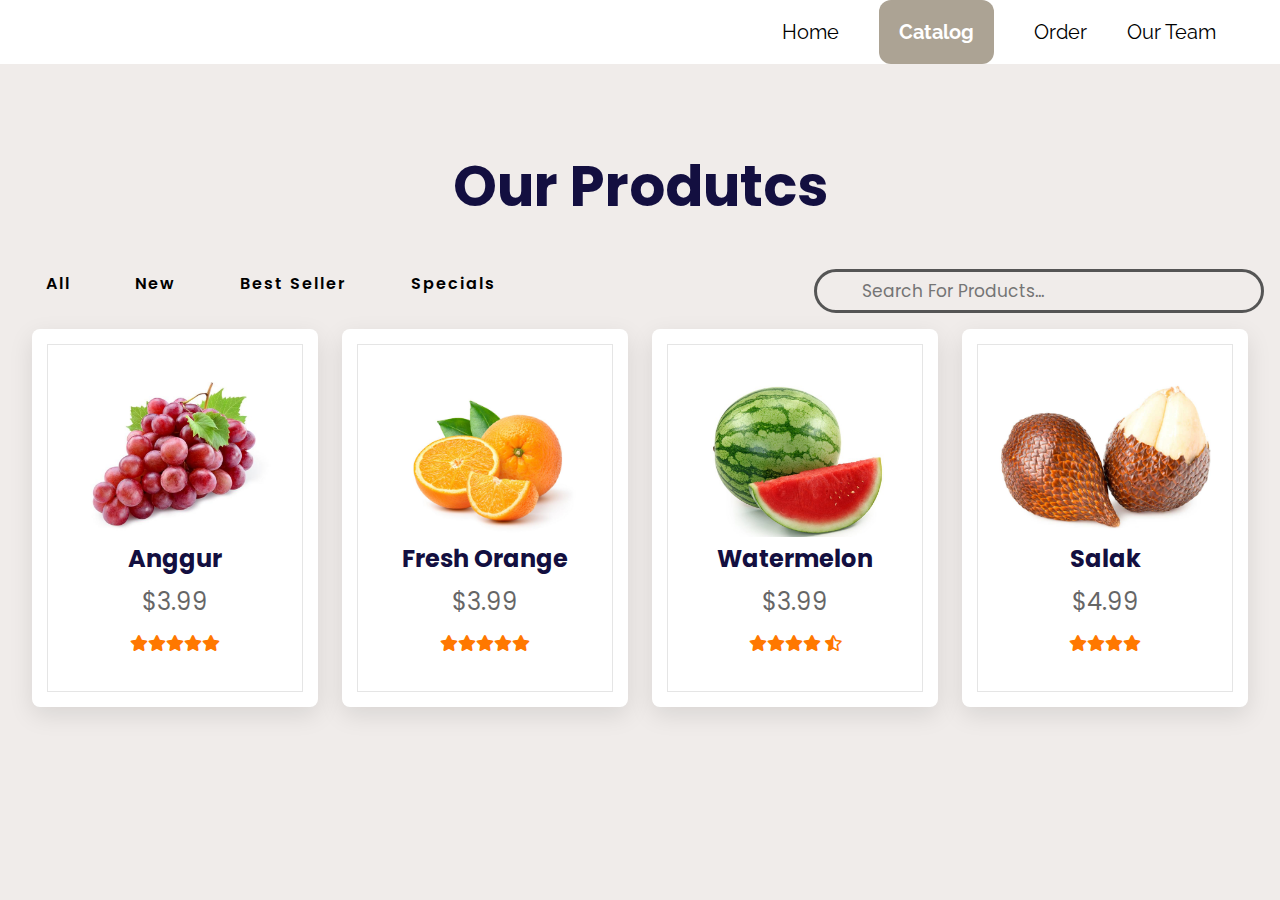
==== commit 04f70089: "Merge pull request #18 from Kampus-Merdeka-Software-Engineering/gilang" ====
--- a/catalog.html
+++ b/catalog.html
@@ -52,162 +52,7 @@
         </div>
 
         <div class="filter-products">
-            <div class="filter-product all new">
-                <img src="img/jeruk.png" alt="">
-                <h3>fresh orange</h3>
-                <div class="price"> $3.99- </div>
-                <div class="stars">
-                    <i class="fas fa-star"></i>
-                    <i class="fas fa-star"></i>
-                    <i class="fas fa-star"></i>
-                    <i class="fas fa-star"></i>
-                    <i class="fas fa-star-half-alt"></i>
-                </div>
-            </div>
-
-            <div class="filter-product all new best-sellers">
-                <img src="img/semangka.png" alt="">
-                <h3>watermelon</h3>
-                <div class="price"> $3.99- </div>
-                <div class="stars">
-                    <i class="fas fa-star"></i>
-                    <i class="fas fa-star"></i>
-                    <i class="fas fa-star"></i>
-                    <i class="fas fa-star"></i>
-                    <i class="fas fa-star-half-alt"></i>
-                </div>
-            </div>
-
-            <div class="filter-product all new best-sellers specials">
-                <img src="img/salak.png" alt="">
-                <h3>salak</h3>
-                <div class="price"> $3.99- </div>
-                <div class="stars">
-                    <i class="fas fa-star"></i>
-                    <i class="fas fa-star"></i>
-                    <i class="fas fa-star"></i>
-                    <i class="fas fa-star"></i>
-                    <i class="fas fa-star-half-alt"></i>
-                </div>
-            </div>
-
-            <div class="filter-product all new best sellers">
-                <img src="img/durian.png" alt="">
-                <h3>durian</h3>
-                <div class="price"> $3.99- </div>
-                <div class="stars">
-                    <i class="fas fa-star"></i>
-                    <i class="fas fa-star"></i>
-                    <i class="fas fa-star"></i>
-                    <i class="fas fa-star"></i>
-                    <i class="fas fa-star-half-alt"></i>
-                </div>
-            </div>
-
-            <div class="filter-product all new specials">
-                <img src="img/anggur.png" alt="">
-                <h3>anggur</h3>
-                <div class="price"> $3.99- </div>
-                <div class="stars">
-                    <i class="fas fa-star"></i>
-                    <i class="fas fa-star"></i>
-                    <i class="fas fa-star"></i>
-                    <i class="fas fa-star"></i>
-                    <i class="fas fa-star-half-alt"></i>
-                </div>
-            </div>
-
-            <div class="filter-product all new best-sellers">
-                <img src="img/jeruk.png" alt="">
-                <h3>Fresh Orange</h3>
-                <div class="price"> $3.99- </div>
-                <div class="stars">
-                    <i class="fas fa-star"></i>
-                    <i class="fas fa-star"></i>
-                    <i class="fas fa-star"></i>
-                    <i class="fas fa-star"></i>
-                    <i class="fas fa-star-half-alt"></i>
-                </div>
-            </div>
-
-            <div class="filter-product all best-sellers specials">
-                <img src="img/Ayamjago.png" alt="">
-                <h3>ayam jago</h3>
-                <div class="price"> $3.99- </div>
-                <div class="stars">
-                    <i class="fas fa-star"></i>
-                    <i class="fas fa-star"></i>
-                    <i class="fas fa-star"></i>
-                    <i class="fas fa-star"></i>
-                    <i class="fas fa-star-half-alt"></i>
-                </div>
-            </div>
-
-            <div class="filter-product all new specials">
-                <img src="img/ramabutan.png" alt="">
-                <h3>rambutan</h3>
-                <div class="price"> $3.99- </div>
-                <div class="stars">
-                    <i class="fas fa-star"></i>
-                    <i class="fas fa-star"></i>
-                    <i class="fas fa-star"></i>
-                    <i class="fas fa-star"></i>
-                    <i class="fas fa-star-half-alt"></i>
-                </div>
-            </div>
-
-            <div class="filter-product all best-sellers specials">
-                <img src="img/jambu.png" alt="">
-                <h3>guava</h3>
-                <div class="price"> $3.99- </div>
-                <div class="stars">
-                    <i class="fas fa-star"></i>
-                    <i class="fas fa-star"></i>
-                    <i class="fas fa-star"></i>
-                    <i class="fas fa-star"></i>
-                    <i class="fas fa-star-half-alt"></i>
-                </div>
-            </div>
-
-            <div class="filter-product all new best-sellers specials">
-                <img src="img/naga.png" alt="">
-                <h3>dragon fruit</h3>
-                <div class="price"> $3.99- </div>
-                <div class="stars">
-                    <i class="fas fa-star"></i>
-                    <i class="fas fa-star"></i>
-                    <i class="fas fa-star"></i>
-                    <i class="fas fa-star"></i>
-                    <i class="fas fa-star-half-alt"></i>
-                </div>
-            </div>
-
-            <div class="filter-product all best-sellers">
-                <img src="img/kiwi.png" alt="">
-                <h3>kiwi</h3>
-                <div class="price"> $3.99- </div>
-                <div class="stars">
-                    <i class="fas fa-star"></i>
-                    <i class="fas fa-star"></i>
-                    <i class="fas fa-star"></i>
-                    <i class="fas fa-star"></i>
-                    <i class="fas fa-star-half-alt"></i>
-                </div>
-            </div>
-
-            <div class="filter-product all specials">
-                <img src="img/manggis.png" alt="">
-                <h3>manggis</h3>
-                <div class="price"> $3.99- </div>
-                <div class="stars">
-                    <i class="fas fa-star"></i>
-                    <i class="fas fa-star"></i>
-                    <i class="fas fa-star"></i>
-                    <i class="fas fa-star"></i>
-                    <i class="fas fa-star-half-alt"></i>
-                </div>
-            </div>
-
+            <!-- data product di js -->
         </div>
 
     </section>
